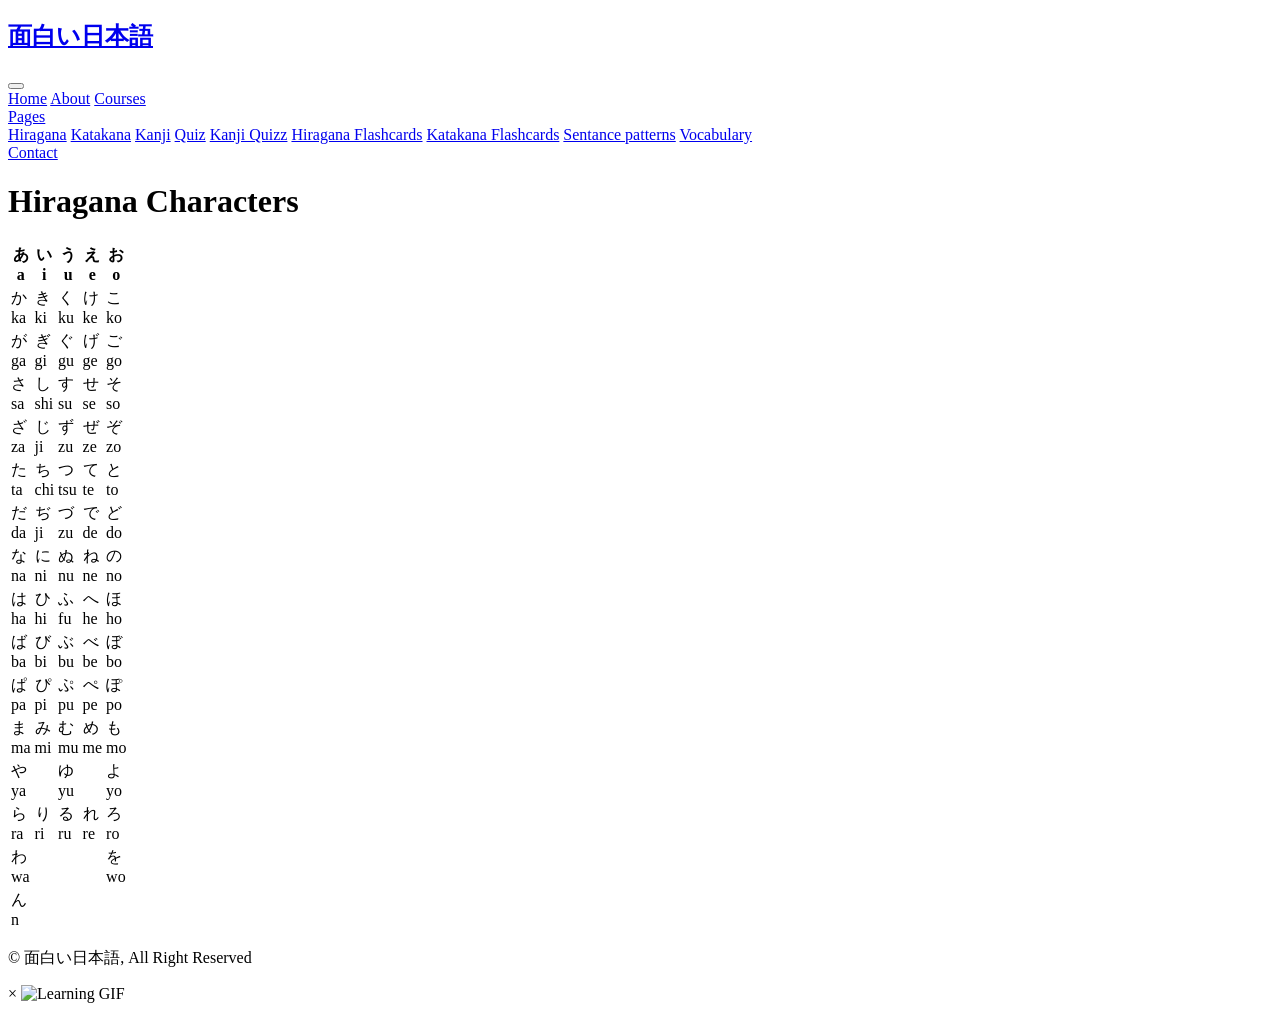
==== Hiragana.html @ 4e46bf4e "Add files via upload" ====
<!DOCTYPE html>
<html lang="en">
<head>
    <meta charset="UTF-8">
    <meta name="viewport" content="width=device-width, initial-scale=1.0">
    <title>Hiragana Table</title>
    <link rel="stylesheet" href="hiragana.css">
    
</head>
<body>
    <nav class="navbar navbar-expand-lg bg-white navbar-light shadow sticky-top p-0">
    <a href="index.html" class="navbar-brand d-flex align-items-center px-4 px-lg-5">
        <h2 class="m-0 text-primary"><i class="fa fa-book me-3"></i>面白い日本語</h2>
    </a>
    <button type="button" class="navbar-toggler me-4" data-bs-toggle="collapse" data-bs-target="#navbarCollapse">
        <span class="navbar-toggler-icon"></span>
    </button>
    <div class="collapse navbar-collapse" id="navbarCollapse">
        <div class="navbar-nav ms-auto p-4 p-lg-0">
            <a href="index.html" class="nav-item nav-link active">Home</a>
            <a href="about.html" class="nav-item nav-link"target="_blank">About</a>
            <a href="courses.html" class="nav-item nav-link"target="_blank">Courses</a>
            <div class="nav-item dropdown">
                <a href="#" class="nav-link dropdown-toggle" data-bs-toggle="dropdown">Pages</a>
                <div class="dropdown-menu fade-down m-0">
                    <a href="Hiragana.html" class="dropdown-item" target="_blank">Hiragana</a>
                    <a href="katakana.html" class="dropdown-item" target="_blank">Katakana</a>
                    <a href="kanji.html" class="dropdown-item" target="_blank">Kanji</a>
                    <a href="quiz.html" class="dropdown-item" target="_blank">Quiz</a>
                    <a href="kanji quiz.html" class="dropdown-item" target="_blank">Kanji Quizz</a>
                    <a href="hiraganaflashcards.html" class="dropdown-item" target="_blank">Hiragana Flashcards</a>
                    <a href="katakanaflashcards.html" class="dropdown-item" target="_blank">Katakana Flashcards</a>
                    <a href="sentance paterns.html" class="dropdown-item" target="_blank">Sentance patterns</a>
                    <a href="vocab.html" class="dropdown-item" target="_blank">Vocabulary</a>
                </div>
            </div>
            <a href="contact.html" class="nav-item nav-link">Contact</a>
        </div>
    </div>
    </nav>
    <header>
        <h1>Hiragana Characters</h1>
    </header>

    <main>
        <table class="hiragana-table">
            <thead>
                <tr>
                    <th>あ<br><span class="pronunciation" data-gif="gifs/a.gif">a</span></th>
                    <th>い<br><span class="pronunciation" data-gif="gifs/i.gif">i</span></th>
                    <th>う<br><span class="pronunciation" data-gif="gifs/u.gif">u</span></th>
                    <th>え<br><span class="pronunciation" data-gif="gifs/e.gif">e</span></th>
                    <th>お<br><span class="pronunciation" data-gif="gifs/o.gif">o</span></th>
                </tr>
            </thead>
            <tbody>
                <tr>
                    <td>か<br><span class="pronunciation" data-gif="gifs/ka.gif">ka</span></td>
                    <td>き<br><span class="pronunciation" data-gif="gifs/ki.gif">ki</span></td>
                    <td>く<br><span class="pronunciation" data-gif="gifs/ku.gif">ku</span></td>
                    <td>け<br><span class="pronunciation" data-gif="gifs/ke.gif">ke</span></td>
                    <td>こ<br><span class="pronunciation" data-gif="gifs/ko.gif">ko</span></td>
                </tr>
                <tr>
                    <td>が<br><span class="pronunciation">ga</span></td>
                    <td>ぎ<br><span class="pronunciation">gi</span></td>
                    <td>ぐ<br><span class="pronunciation">gu</span></td>
                    <td>げ<br><span class="pronunciation">ge</span></td>
                    <td>ご<br><span class="pronunciation">go</span></td>
                </tr>
                <tr>
                    <td>さ<br><span class="pronunciation" data-gif="gifs/sa.gif">sa</span></td>
                    <td>し<br><span class="pronunciation" data-gif="gifs/shi.gif">shi</span></td>
                    <td>す<br><span class="pronunciation" data-gif="gifs/su.gif">su</span></td>
                    <td>せ<br><span class="pronunciation" data-gif="gifs/se.gif">se</span></td>
                    <td>そ<br><span class="pronunciation" data-gif="gifs/so.gif">so</span></td>
                </tr>
                <tr>
                    <td>ざ<br><span class="pronunciation">za</span></td>
                    <td>じ<br><span class="pronunciation">ji</span></td>
                    <td>ず<br><span class="pronunciation">zu</span></td>
                    <td>ぜ<br><span class="pronunciation">ze</span></td>
                    <td>ぞ<br><span class="pronunciation">zo</span></td>
                </tr>
                <tr>
                    <td>た<br><span class="pronunciation" data-gif="gifs/ta.gif">ta</span></td>
                    <td>ち<br><span class="pronunciation" data-gif="gifs/chi.gif">chi</span></td>
                    <td>つ<br><span class="pronunciation" data-gif="gifs/tsu.gif">tsu</span></td>
                    <td>て<br><span class="pronunciation" data-gif="gifs/te.gif">te</span></td>
                    <td>と<br><span class="pronunciation" data-gif="gifs/to.gif">to</span></td>
                </tr>
                <tr>
                    <td>だ<br><span class="pronunciation">da</span></td>
                    <td>ぢ<br><span class="pronunciation">ji</span></td>
                    <td>づ<br><span class="pronunciation">zu</span></td>
                    <td>で<br><span class="pronunciation">de</span></td>
                    <td>ど<br><span class="pronunciation">do</span></td>
                </tr>
                <tr>
                    <td>な<br><span class="pronunciation" data-gif="gifs/na.gif">na</span></td>
                    <td>に<br><span class="pronunciation" data-gif="gifs/ni.gif">ni</span></td>
                    <td>ぬ<br><span class="pronunciation" data-gif="gifs/nu.gif">nu</span></td>
                    <td>ね<br><span class="pronunciation" data-gif="gifs/ne.gif">ne</span></td>
                    <td>の<br><span class="pronunciation" data-gif="gifs/no.gif">no</span></td>
                </tr>
                <tr>
                    <td>は<br><span class="pronunciation" data-gif="gifs/ha.gif">ha</span></td>
                    <td>ひ<br><span class="pronunciation" data-gif="gifs/hi.gif">hi</span></td>
                    <td>ふ<br><span class="pronunciation" data-gif="gifs/fu.gif">fu</span></td>
                    <td>へ<br><span class="pronunciation" data-gif="gifs/he.gif">he</span></td>
                    <td>ほ<br><span class="pronunciation" data-gif="gifs/ho.gif">ho</span></td>
                </tr>
                <tr>
                    <td>ば<br><span class="pronunciation">ba</span></td>
                    <td>び<br><span class="pronunciation">bi</span></td>
                    <td>ぶ<br><span class="pronunciation">bu</span></td>
                    <td>べ<br><span class="pronunciation">be</span></td>
                    <td>ぼ<br><span class="pronunciation">bo</span></td>
                </tr>
                <tr>
                    <td>ぱ<br><span class="pronunciation">pa</span></td>
                    <td>ぴ<br><span class="pronunciation">pi</span></td>
                    <td>ぷ<br><span class="pronunciation">pu</span></td>
                    <td>ぺ<br><span class="pronunciation">pe</span></td>
                    <td>ぽ<br><span class="pronunciation">po</span></td>
                </tr>
                <tr>
                    <td>ま<br><span class="pronunciation" data-gif="gifs/ma.gif">ma</span></td>
                    <td>み<br><span class="pronunciation" data-gif="gifs/mi.gif">mi</span></td>
                    <td>む<br><span class="pronunciation" data-gif="gifs/mu.gif">mu</span></td>
                    <td>め<br><span class="pronunciation" data-gif="gifs/me.gif">me</span></td>
                    <td>も<br><span class="pronunciation" data-gif="gifs/mo.gif">mo</span></td>
                </tr>
                <tr>
                    <td>や<br><span class="pronunciation" data-gif="gifs/ya.gif">ya</span></td>
                    <td></td>
                    <td>ゆ<br><span class="pronunciation" data-gif="gifs/yu.gif">yu</span></td>
                    <td></td>
                    <td>よ<br><span class="pronunciation" data-gif="gifs/yo.gif">yo</span></td>
                </tr>
                <tr>
                    <td>ら<br><span class="pronunciation" data-gif="gifs/ra.gif">ra</span></td>
                    <td>り<br><span class="pronunciation" data-gif="gifs/ri.gif">ri</span></td>
                    <td>る<br><span class="pronunciation" data-gif="gifs/ru.gif">ru</span></td>
                    <td>れ<br><span class="pronunciation" data-gif="gifs/re.gif">re</span></td>
                    <td>ろ<br><span class="pronunciation" data-gif="gifs/ro.gif">ro</span></td>
                </tr>
                <tr>
                    <td>わ<br><span class="pronunciation" data-gif="gifs/wa.gif">wa</span></td>
                    <td></td>
                    <td></td>
                    <td></td>
                    <td>を<br><span class="pronunciation" data-gif="gifs/wo.gif">wo</span></td>
                </tr>
                <tr>
                    <td>ん<br><span class="pronunciation" data-gif="gifs/n.gif">n</span></td>
                </tr>
            </tbody>
        </table>
    </main>

    <footer>
        <p>&copy; 面白い日本語</a>, All Right Reserved</p>
    </footer>

    <div id="popup" class="popup">
        <div class="popup-content">
            <span class="close-btn">&times;</span>
            <img src="" alt="Learning GIF" class="popup-gif" id="popup-gif" />
        </div>
    </div>

    <script>
        const popup = document.getElementById("popup");
        const closeBtn = document.querySelector(".close-btn");
        const popupGif = document.getElementById("popup-gif");

        function showPopup(gifSrc) {
            popupGif.src = gifSrc;
            popup.style.display = "block";
        }

        function closePopup() {
            popup.style.display = "none";
        }

        document.querySelectorAll('.pronunciation').forEach(item => {
        item.addEventListener('click', () => {
        const gifSrc = item.getAttribute('data-gif');
        if (gifSrc) {
            showPopup(gifSrc);
        }
    });
});

        closeBtn.addEventListener('click', closePopup);

        window.addEventListener('click', (event) => {
            if (event.target === popup) {
                closePopup();
            }
        });
    </script>
</body>
</html>
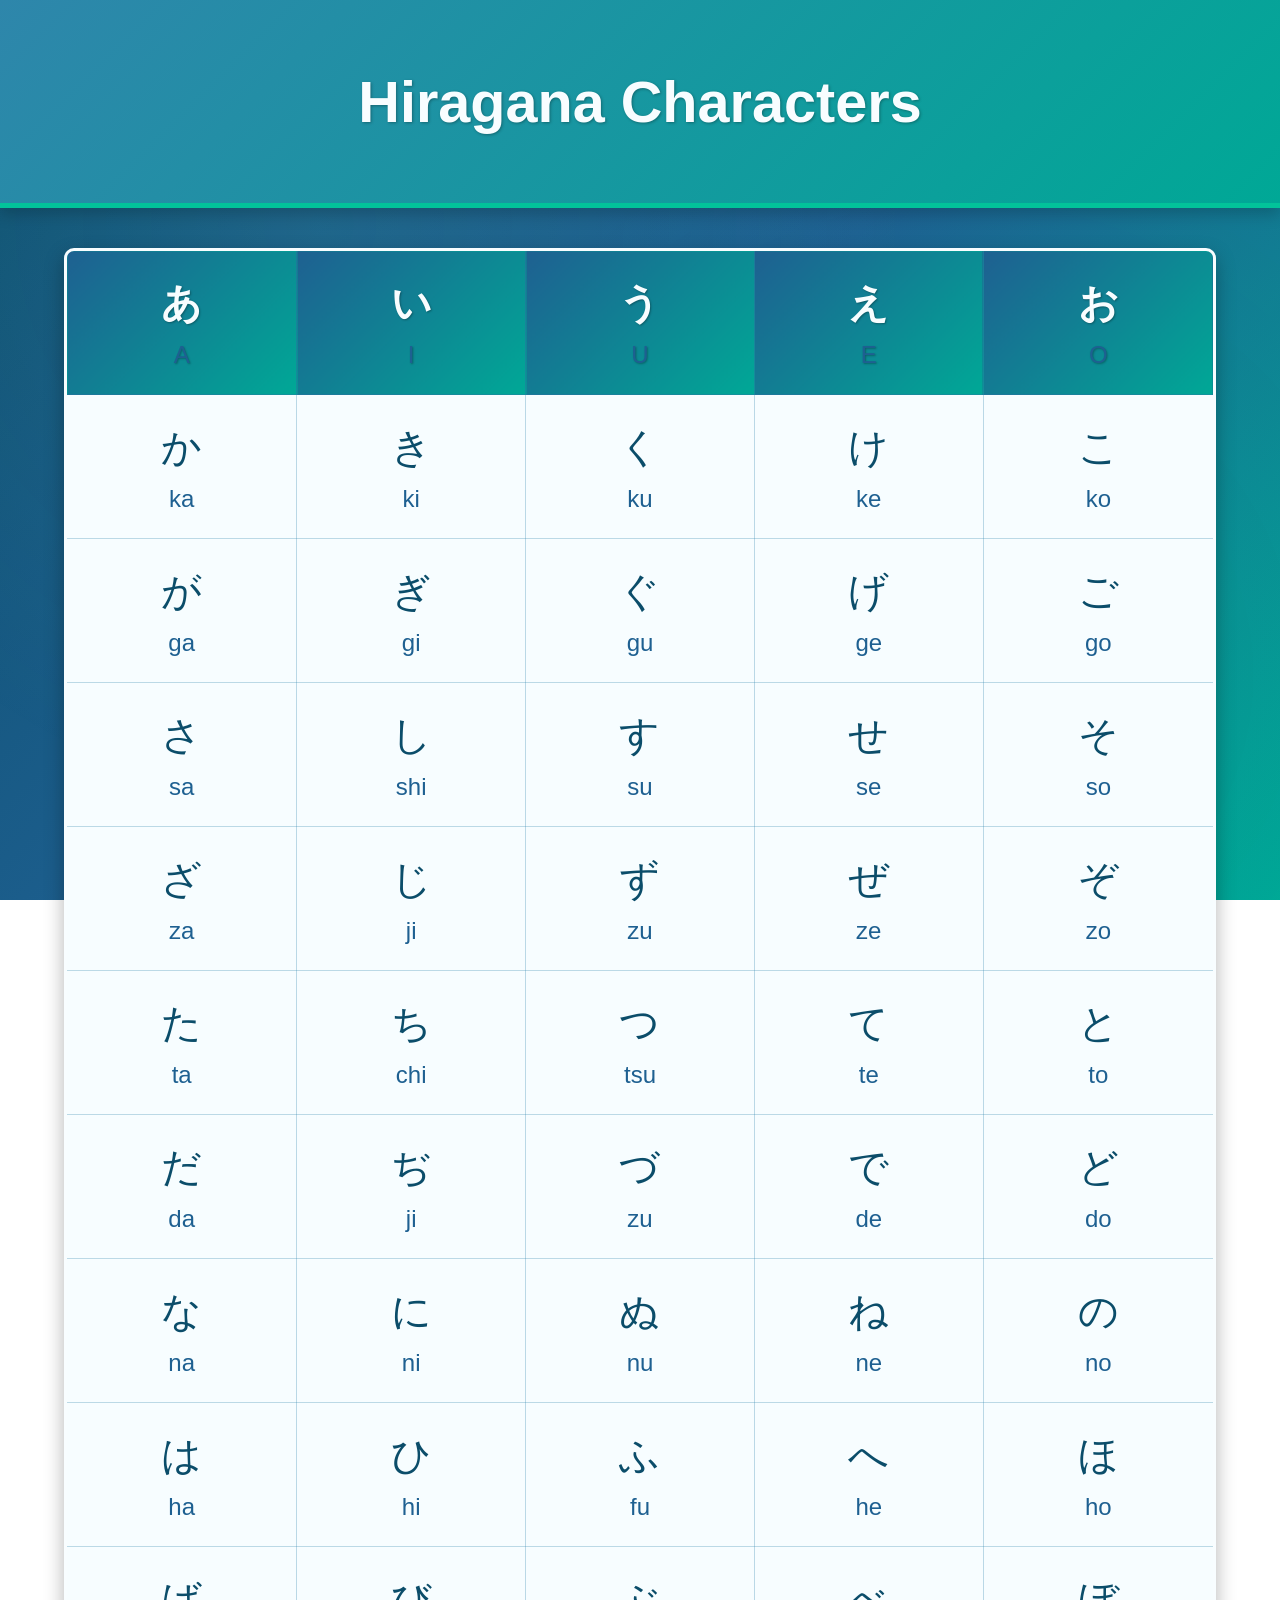
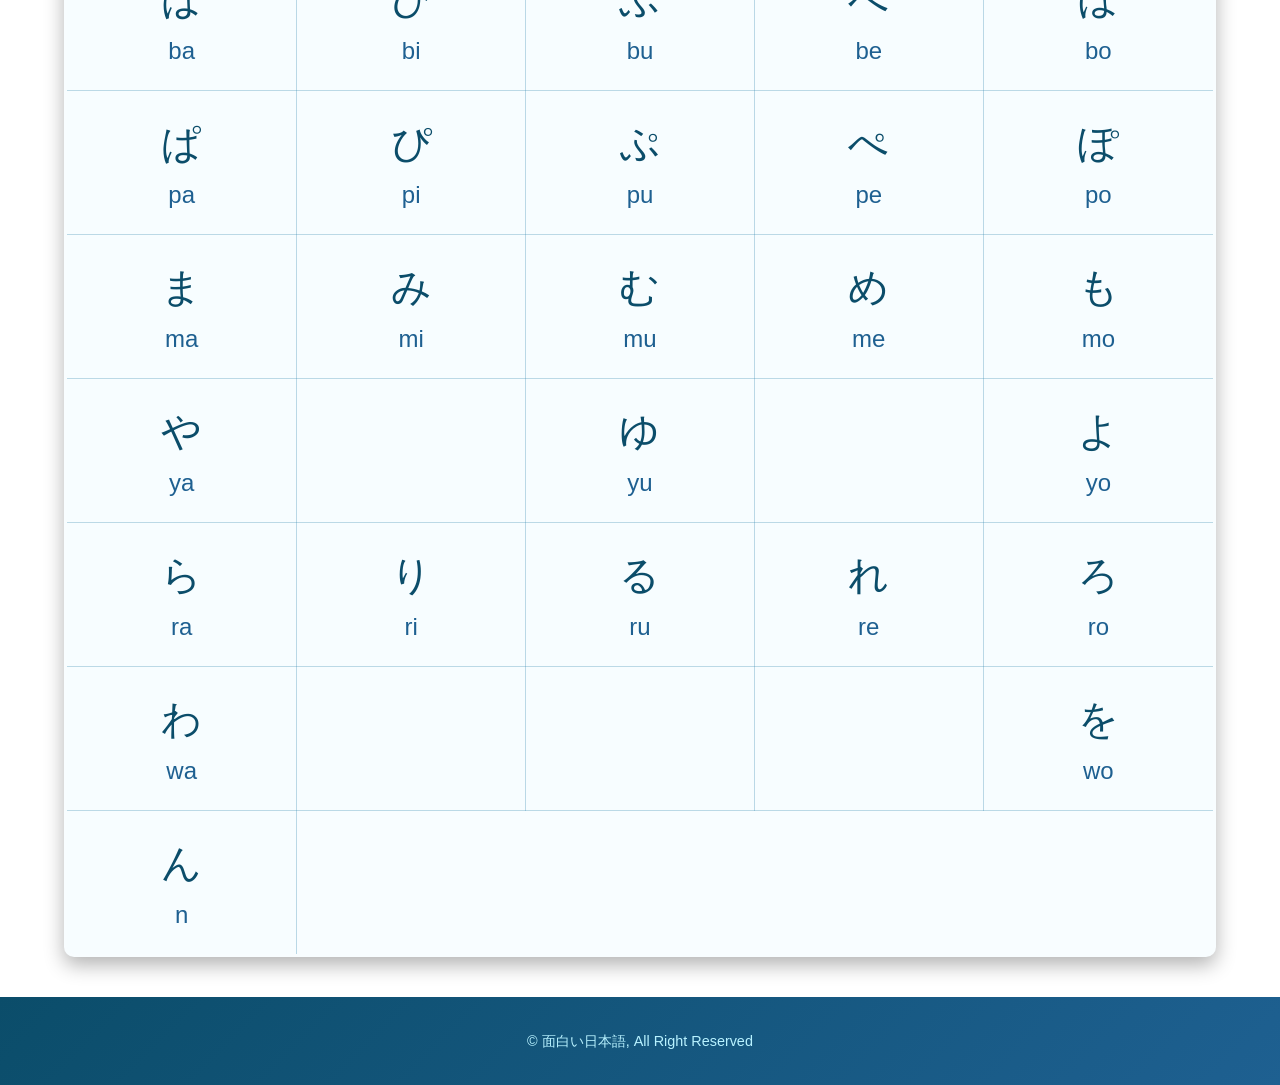
==== commit 00304e5f: "Add files via upload" ====
--- a/Hiragana.html
+++ b/Hiragana.html
@@ -8,36 +8,7 @@
     
 </head>
 <body>
-    <nav class="navbar navbar-expand-lg bg-white navbar-light shadow sticky-top p-0">
-    <a href="index.html" class="navbar-brand d-flex align-items-center px-4 px-lg-5">
-        <h2 class="m-0 text-primary"><i class="fa fa-book me-3"></i>面白い日本語</h2>
-    </a>
-    <button type="button" class="navbar-toggler me-4" data-bs-toggle="collapse" data-bs-target="#navbarCollapse">
-        <span class="navbar-toggler-icon"></span>
-    </button>
-    <div class="collapse navbar-collapse" id="navbarCollapse">
-        <div class="navbar-nav ms-auto p-4 p-lg-0">
-            <a href="index.html" class="nav-item nav-link active">Home</a>
-            <a href="about.html" class="nav-item nav-link"target="_blank">About</a>
-            <a href="courses.html" class="nav-item nav-link"target="_blank">Courses</a>
-            <div class="nav-item dropdown">
-                <a href="#" class="nav-link dropdown-toggle" data-bs-toggle="dropdown">Pages</a>
-                <div class="dropdown-menu fade-down m-0">
-                    <a href="Hiragana.html" class="dropdown-item" target="_blank">Hiragana</a>
-                    <a href="katakana.html" class="dropdown-item" target="_blank">Katakana</a>
-                    <a href="kanji.html" class="dropdown-item" target="_blank">Kanji</a>
-                    <a href="quiz.html" class="dropdown-item" target="_blank">Quiz</a>
-                    <a href="kanji quiz.html" class="dropdown-item" target="_blank">Kanji Quizz</a>
-                    <a href="hiraganaflashcards.html" class="dropdown-item" target="_blank">Hiragana Flashcards</a>
-                    <a href="katakanaflashcards.html" class="dropdown-item" target="_blank">Katakana Flashcards</a>
-                    <a href="sentance paterns.html" class="dropdown-item" target="_blank">Sentance patterns</a>
-                    <a href="vocab.html" class="dropdown-item" target="_blank">Vocabulary</a>
-                </div>
-            </div>
-            <a href="contact.html" class="nav-item nav-link">Contact</a>
-        </div>
-    </div>
-    </nav>
+   
     <header>
         <h1>Hiragana Characters</h1>
     </header>
--- a/hiragana.css
+++ b/hiragana.css
@@ -0,0 +1,252 @@
+:root {
+    --ocean-deep: #0B4D6A;
+    --ocean-medium: #1E6091;
+    --ocean-light: #2E86AB;
+    --turquoise-dark: #00A896;
+    --turquoise-bright: #02C39A;
+    --turquoise-light: #7FEFFF;
+    --seafoam: #B8F2FF;
+    --pearl-white: #F8FDFF;
+    --coral: #FF6B9D;
+}
+
+body {
+    font-family: 'Noto Serif JP', sans-serif;
+    margin: 0;
+    padding: 0;
+    background: linear-gradient(135deg, var(--ocean-deep) 0%, var(--ocean-medium) 50%, var(--turquoise-dark) 100%);
+    background-attachment: fixed;
+    background-size: cover;
+    overflow-x: hidden;
+    min-height: 100vh;
+    position: relative;
+}
+
+body::before {
+    content: '';
+    position: fixed;
+    top: 0;
+    left: 0;
+    width: 100%;
+    height: 100%;
+    background-image: 
+        radial-gradient(circle at 25% 25%, rgba(127, 239, 255, 0.1) 0%, transparent 50%),
+        radial-gradient(circle at 75% 75%, rgba(2, 195, 154, 0.05) 0%, transparent 50%);
+    pointer-events: none;
+    z-index: -1;
+}
+
+.navbar .dropdown-toggle::after {
+    border: none;
+    content: "\f107";
+    font-family: "Font Awesome 5 Free";
+    font-weight: 900;
+    vertical-align: middle;
+    margin-left: 8px;
+    color: var(--turquoise-light);
+}
+
+.navbar-light .navbar-nav .nav-link {
+    margin-right: 30px;
+    padding: 25px 0;
+    color: var(--seafoam);
+    font-size: 15px;
+    text-transform: uppercase;
+    outline: none;
+    font-weight: 500;
+    transition: all 0.3s ease;
+    position: relative;
+}
+
+.navbar-light .navbar-nav .nav-link::after {
+    content: '';
+    position: absolute;
+    bottom: 15px;
+    left: 50%;
+    width: 0;
+    height: 2px;
+    background: var(--turquoise-bright);
+    transition: all 0.3s ease;
+    transform: translateX(-50%);
+}
+
+.navbar-light .navbar-nav .nav-link:hover,
+.navbar-light .navbar-nav .nav-link.active {
+    color: var(--turquoise-bright);
+    transform: translateY(-2px);
+}
+
+.navbar-light .navbar-nav .nav-link:hover::after,
+.navbar-light .navbar-nav .nav-link.active::after {
+    width: 100%;
+}
+
+@media (max-width: 991.98px) {
+    .navbar-light .navbar-nav .nav-link {
+        margin-right: 0;
+        padding: 10px 0;
+    }
+
+    .navbar-light .navbar-nav {
+        border-top: 1px solid rgba(184, 242, 255, 0.3);
+        background: rgba(11, 77, 106, 0.9);
+        backdrop-filter: blur(10px);
+    }
+}
+
+.navbar-light .navbar-brand,
+.navbar-light a.btn {
+    height: 75px;
+    color: var(--turquoise-bright);
+    font-weight: 600;
+}
+
+.navbar-light .navbar-nav .nav-link {
+    color: var(--seafoam);
+    font-weight: 500;
+}
+
+.navbar-light.sticky-top {
+    top: -100px;
+    transition: .5s;
+    background: rgba(11, 77, 106, 0.95);
+    backdrop-filter: blur(15px);
+}
+
+@media (min-width: 992px) {
+    .navbar .nav-item .dropdown-menu {
+        display: block;
+        margin-top: 0;
+        opacity: 0;
+        visibility: hidden;
+        transition: .5s;
+        background: linear-gradient(135deg, rgba(11, 77, 106, 0.95), rgba(30, 96, 145, 0.9));
+        backdrop-filter: blur(15px);
+        border: 1px solid rgba(127, 239, 255, 0.2);
+        box-shadow: 0 10px 30px rgba(0, 0, 0, 0.2);
+    }
+
+    .navbar .dropdown-menu.fade-down {
+        top: 100%;
+        transform: rotateX(-75deg);
+        transform-origin: 0% 0%;
+    }
+
+    .navbar .nav-item:hover .dropdown-menu {
+        top: 100%;
+        transform: rotateX(0deg);
+        visibility: visible;
+        transition: .5s;
+        opacity: 1;
+    }
+}
+
+header {
+    background: linear-gradient(135deg, var(--ocean-light), var(--turquoise-dark));
+    color: var(--pearl-white);
+    text-align: center;
+    padding: 30px;
+    box-shadow: 0 6px 15px rgba(0, 0, 0, 0.2);
+    border-bottom: 5px solid var(--turquoise-bright);
+    font-size: 1.8em;
+    text-shadow: 1px 1px 3px rgba(0, 0, 0, 0.3);
+}
+
+.hiragana-table {
+    width: 90%;
+    margin: 40px auto;
+    border-collapse: collapse;
+    border-radius: 10px;
+    box-shadow: 0 8px 20px rgba(0, 0, 0, 0.3);
+    overflow: hidden;
+    background: var(--pearl-white);
+    border: 3px solid var(--turquoise-bright);
+}
+
+.hiragana-table th, .hiragana-table td {
+    border: 1px solid rgba(46, 134, 171, 0.3);
+    padding: 25px;
+    text-align: center;
+    font-size: 2.5em;
+    color: var(--ocean-deep);
+    background: rgba(248, 253, 255, 0.9);
+    transition: background 0.3s, transform 0.2s;
+    cursor: pointer;
+}
+
+.hiragana-table th {
+    background: linear-gradient(135deg, var(--ocean-medium), var(--turquoise-dark));
+    color: var(--pearl-white);
+    font-weight: bold;
+    text-transform: uppercase;
+    text-shadow: 1px 1px 2px rgba(0, 0, 0, 0.3);
+}
+
+.hiragana-table td:hover {
+    background: linear-gradient(135deg, var(--turquoise-light), var(--seafoam));
+    transform: translateY(-4px);
+    box-shadow: 0 3px 10px rgba(0, 168, 150, 0.4);
+}
+
+.pronunciation {
+    display: block;
+    font-size: 0.6em;
+    color: var(--ocean-medium);
+    margin-top: 10px;
+    cursor: pointer;
+    font-weight: 500;
+}
+
+footer {
+    background: linear-gradient(135deg, var(--ocean-deep), var(--ocean-medium));
+    color: var(--seafoam);
+    text-align: center;
+    padding: 20px 0;
+    font-size: 0.9em;
+}
+
+/* Popup Styles */
+.popup {
+    display: none;
+    position: fixed;
+    z-index: 1000;
+    left: 0;
+    top: 0;
+    width: 100%;
+    height: 100%;
+    background-color: rgba(11, 77, 106, 0.8);
+    backdrop-filter: blur(5px);
+}
+
+.popup-content {
+    background: linear-gradient(135deg, var(--pearl-white), var(--seafoam));
+    margin: 15% auto;
+    padding: 20px;
+    width: 320px;
+    border-radius: 12px;
+    box-shadow: 0 4px 15px rgba(0, 0, 0, 0.3);
+    text-align: center;
+    border: 2px solid var(--turquoise-bright);
+}
+
+.close-btn {
+    color: var(--ocean-medium);
+    float: right;
+    font-size: 28px;
+    font-weight: bold;
+    transition: color 0.3s ease;
+}
+
+.close-btn:hover,
+.close-btn:focus {
+    color: var(--coral);
+    cursor: pointer;
+}
+
+.popup-gif {
+    max-width: 100%;
+    height: auto;
+    margin-top: 10px;
+    border-radius: 5px;
+    box-shadow: 0 5px 15px rgba(0, 0, 0, 0.2);
+}
